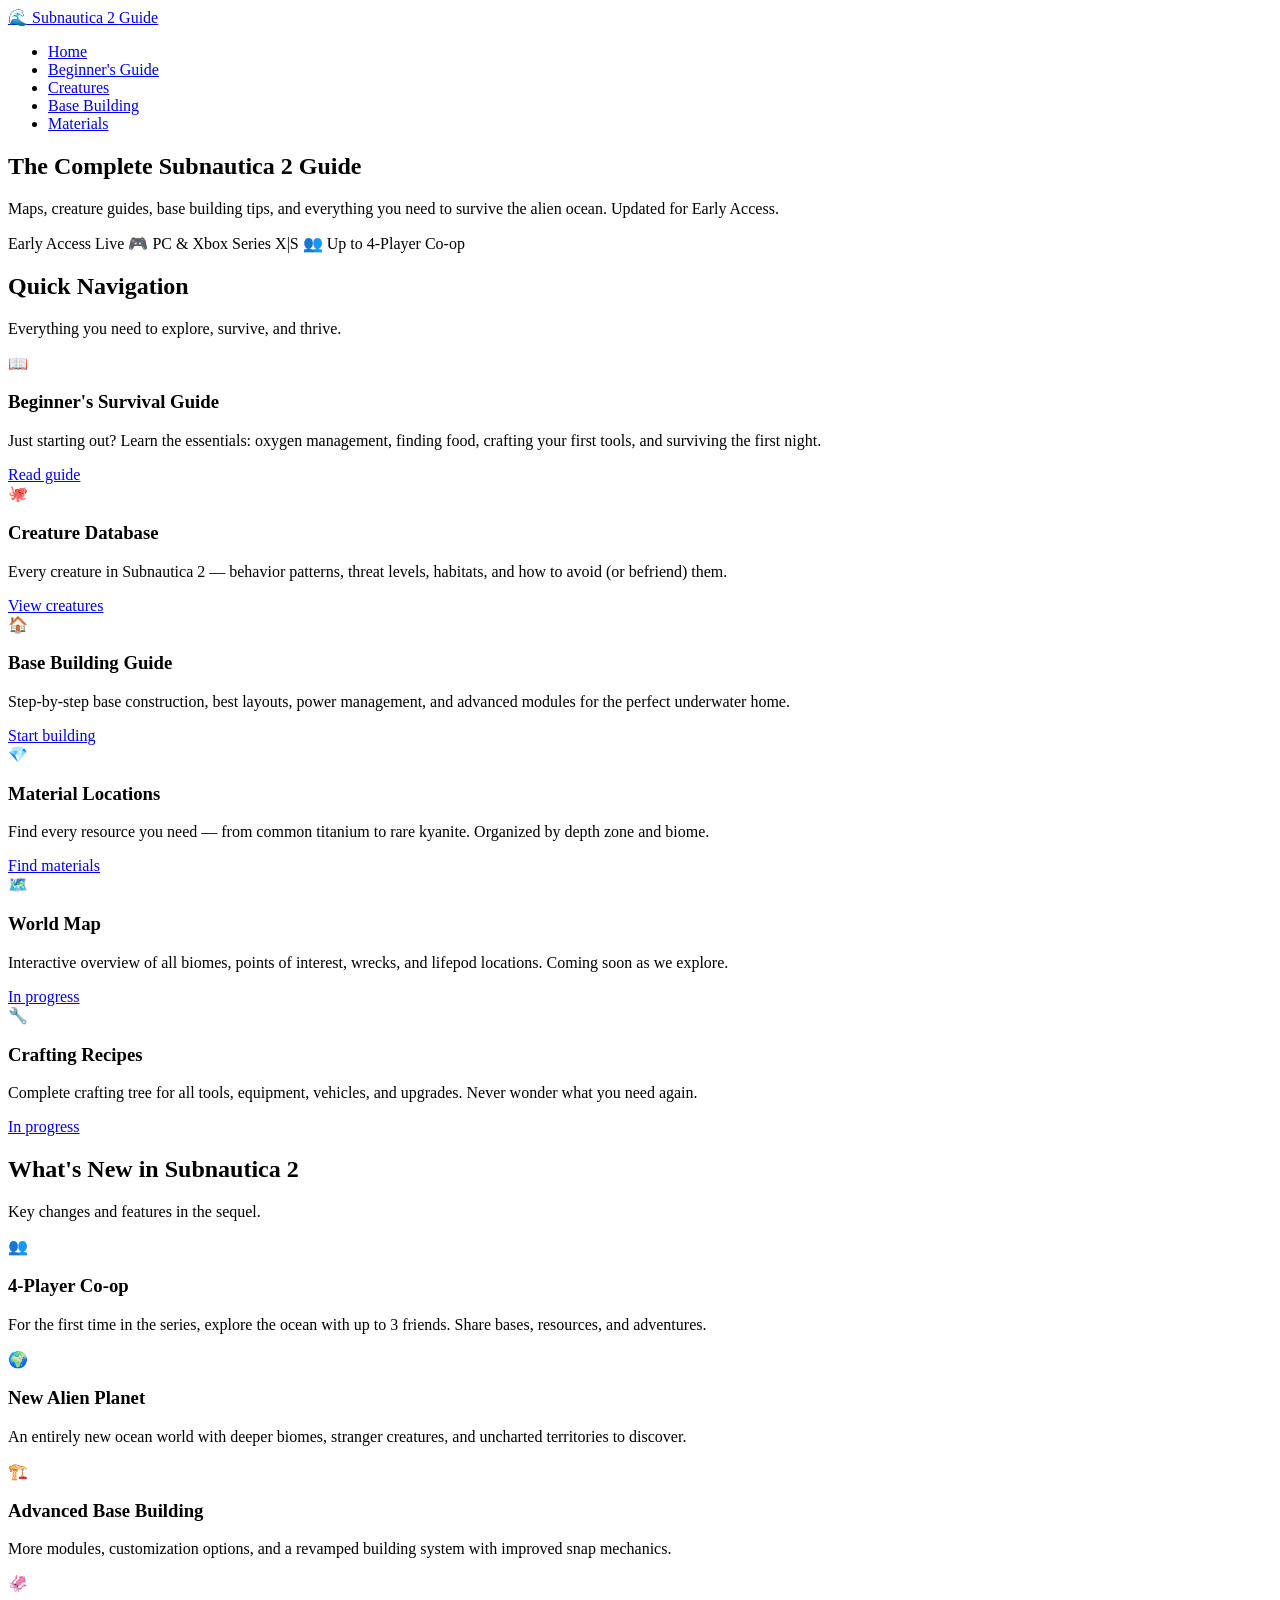
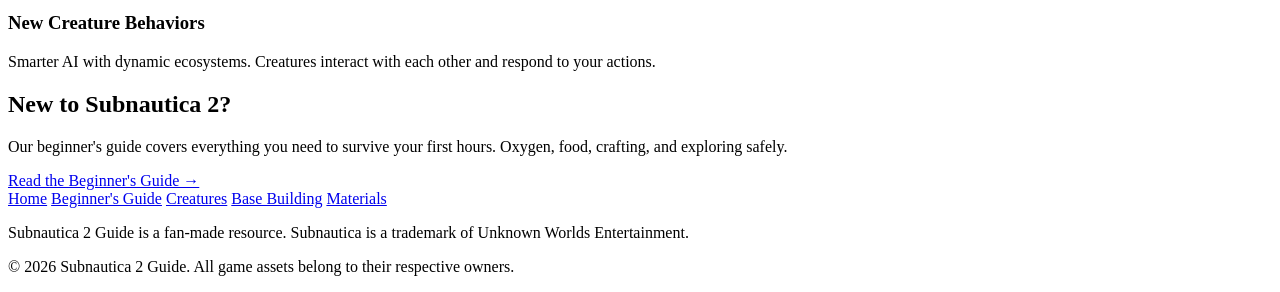
==== index.html @ 614ba199 "Initial commit: homepage" ====
<!DOCTYPE html>
<html lang="en">
<head>
  <meta charset="UTF-8">
  <meta name="viewport" content="width=device-width, initial-scale=1.0">
  <title>Subnautica 2 Wiki & Guide - Maps, Creatures, Base Building & More</title>
  <meta name="description" content="Complete Subnautica 2 guide with interactive maps, creature database, base building tips, material locations, and beginner walkthrough. Updated for Early Access.">
  <meta name="keywords" content="Subnautica 2, Subnautica 2 guide, Subnautica 2 walkthrough, Subnautica 2 map, Subnautica 2 creatures, Subnautica 2 base building, Subnautica 2 early access">
  <link rel="canonical" href="https://subnautica2guide.com/">
  <link rel="stylesheet" href="assets/css/styles.css">
</head>
<body>

  <!-- Header -->
  <header class="site-header">
    <div class="header-inner">
      <a href="/" class="logo">🌊 Subnautica 2 <span>Guide</span></a>
      <nav>
        <ul>
          <li><a href="/" class="active">Home</a></li>
          <li><a href="beginners-guide.html">Beginner's Guide</a></li>
          <li><a href="creatures.html">Creatures</a></li>
          <li><a href="base-building.html">Base Building</a></li>
          <li><a href="materials.html">Materials</a></li>
        </ul>
      </nav>
    </div>
  </header>

  <!-- Hero -->
  <section class="hero">
    <h1>The Complete <span class="highlight">Subnautica 2</span> Guide</h1>
    <p>Maps, creature guides, base building tips, and everything you need to survive the alien ocean. Updated for Early Access.</p>
    <div class="hero-badges">
      <span class="badge"><span class="dot"></span> Early Access Live</span>
      <span class="badge">🎮 PC & Xbox Series X|S</span>
      <span class="badge">👥 Up to 4-Player Co-op</span>
    </div>
  </section>

  <!-- Quick Navigation -->
  <section class="container">
    <h2 class="section-title">Quick Navigation</h2>
    <p class="section-subtitle">Everything you need to explore, survive, and thrive.</p>

    <div class="card-grid">

      <div class="card">
        <div class="card-icon">📖</div>
        <h3>Beginner's Survival Guide</h3>
        <p>Just starting out? Learn the essentials: oxygen management, finding food, crafting your first tools, and surviving the first night.</p>
        <a href="beginners-guide.html" class="card-link">Read guide</a>
      </div>

      <div class="card">
        <div class="card-icon">🐙</div>
        <h3>Creature Database</h3>
        <p>Every creature in Subnautica 2 — behavior patterns, threat levels, habitats, and how to avoid (or befriend) them.</p>
        <a href="creatures.html" class="card-link">View creatures</a>
      </div>

      <div class="card">
        <div class="card-icon">🏠</div>
        <h3>Base Building Guide</h3>
        <p>Step-by-step base construction, best layouts, power management, and advanced modules for the perfect underwater home.</p>
        <a href="base-building.html" class="card-link">Start building</a>
      </div>

      <div class="card">
        <div class="card-icon">💎</div>
        <h3>Material Locations</h3>
        <p>Find every resource you need — from common titanium to rare kyanite. Organized by depth zone and biome.</p>
        <a href="materials.html" class="card-link">Find materials</a>
      </div>

      <div class="card">
        <div class="card-icon">🗺️</div>
        <h3>World Map</h3>
        <p>Interactive overview of all biomes, points of interest, wrecks, and lifepod locations. Coming soon as we explore.</p>
        <a href="#" class="card-link text-muted">In progress</a>
      </div>

      <div class="card">
        <div class="card-icon">🔧</div>
        <h3>Crafting Recipes</h3>
        <p>Complete crafting tree for all tools, equipment, vehicles, and upgrades. Never wonder what you need again.</p>
        <a href="#" class="card-link text-muted">In progress</a>
      </div>

    </div>
  </section>

  <!-- What's New -->
  <section class="container">
    <h2 class="section-title">What's New in Subnautica 2</h2>
    <p class="section-subtitle">Key changes and features in the sequel.</p>

    <div class="card-grid">
      <div class="card">
        <div class="card-icon">👥</div>
        <h3>4-Player Co-op</h3>
        <p>For the first time in the series, explore the ocean with up to 3 friends. Share bases, resources, and adventures.</p>
      </div>
      <div class="card">
        <div class="card-icon">🌍</div>
        <h3>New Alien Planet</h3>
        <p>An entirely new ocean world with deeper biomes, stranger creatures, and uncharted territories to discover.</p>
      </div>
      <div class="card">
        <div class="card-icon">🏗️</div>
        <h3>Advanced Base Building</h3>
        <p>More modules, customization options, and a revamped building system with improved snap mechanics.</p>
      </div>
      <div class="card">
        <div class="card-icon">🦑</div>
        <h3>New Creature Behaviors</h3>
        <p>Smarter AI with dynamic ecosystems. Creatures interact with each other and respond to your actions.</p>
      </div>
    </div>
  </section>

  <!-- CTA -->
  <section class="container">
    <div class="cta">
      <h2>New to Subnautica 2?</h2>
      <p>Our beginner's guide covers everything you need to survive your first hours. Oxygen, food, crafting, and exploring safely.</p>
      <a href="beginners-guide.html" class="btn">Read the Beginner's Guide →</a>
    </div>
  </section>

  <!-- Footer -->
  <footer class="site-footer">
    <div class="footer-links">
      <a href="/">Home</a>
      <a href="beginners-guide.html">Beginner's Guide</a>
      <a href="creatures.html">Creatures</a>
      <a href="base-building.html">Base Building</a>
      <a href="materials.html">Materials</a>
    </div>
    <p>Subnautica 2 Guide is a fan-made resource. Subnautica is a trademark of Unknown Worlds Entertainment.</p>
    <p>&copy; 2026 Subnautica 2 Guide. All game assets belong to their respective owners.</p>
  </footer>

</body>
</html>
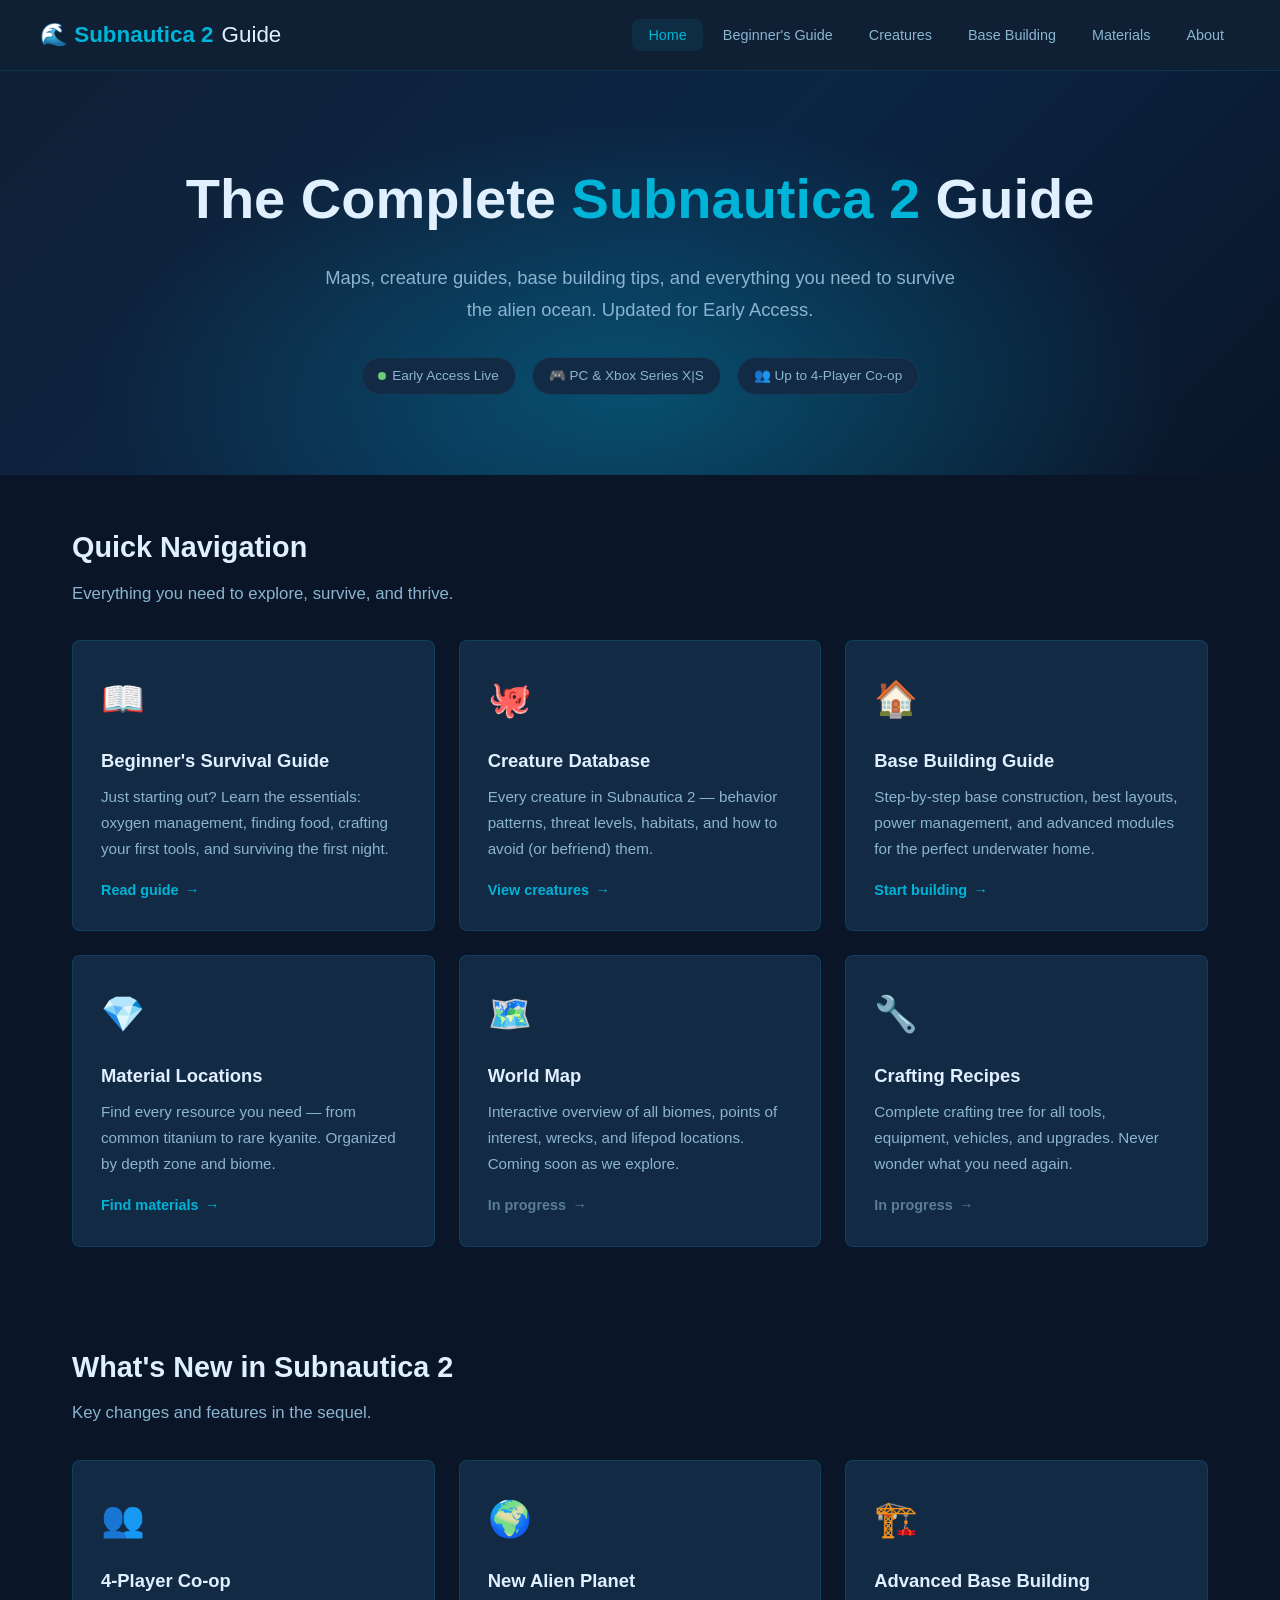
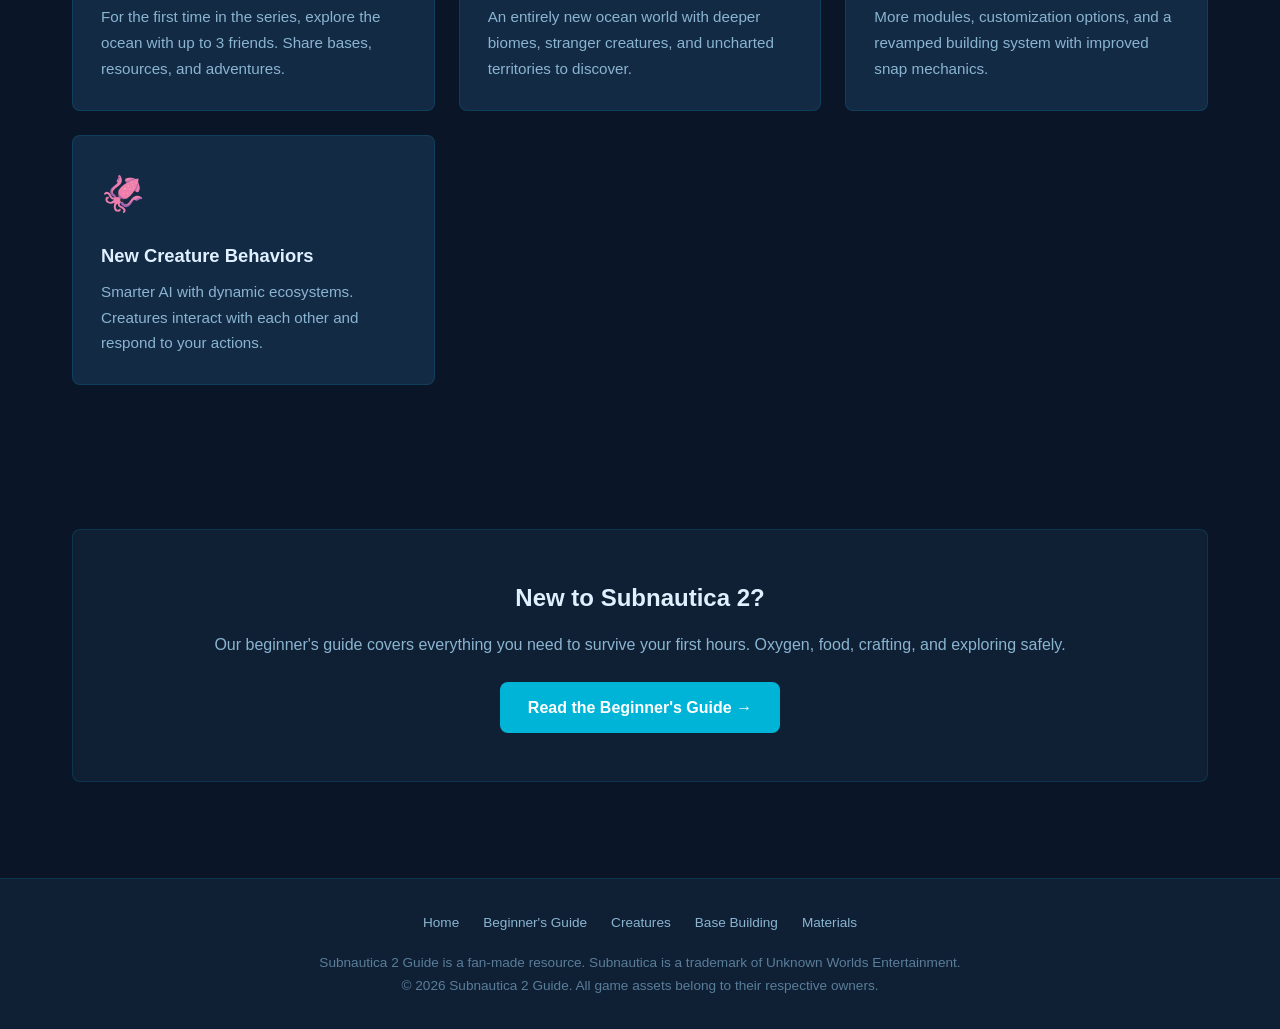
==== commit 8f5bba0b: "Add Schema.org + OG tags to homepage" ====
--- a/index.html
+++ b/index.html
@@ -6,8 +6,35 @@
   <title>Subnautica 2 Wiki & Guide - Maps, Creatures, Base Building & More</title>
   <meta name="description" content="Complete Subnautica 2 guide with interactive maps, creature database, base building tips, material locations, and beginner walkthrough. Updated for Early Access.">
   <meta name="keywords" content="Subnautica 2, Subnautica 2 guide, Subnautica 2 walkthrough, Subnautica 2 map, Subnautica 2 creatures, Subnautica 2 base building, Subnautica 2 early access">
-  <link rel="canonical" href="https://subnautica2guide.com/">
+  <link rel="canonical" href="https://linnnkkk.github.io/subnautica2-guide/">
   <link rel="stylesheet" href="assets/css/styles.css">
+
+  <!-- Open Graph -->
+  <meta property="og:type" content="website">
+  <meta property="og:title" content="Subnautica 2 Wiki & Guide - Maps, Creatures, Base Building & More">
+  <meta property="og:description" content="Complete Subnautica 2 guide with maps, creature database, base building tips, material locations, and beginner walkthrough. Updated for Early Access.">
+  <meta property="og:url" content="https://linnnkkk.github.io/subnautica2-guide/">
+  <meta property="og:site_name" content="Subnautica 2 Guide">
+  <meta property="og:locale" content="en_US">
+  <meta name="twitter:card" content="summary_large_image">
+  <meta name="twitter:title" content="Subnautica 2 Wiki & Guide">
+  <meta name="twitter:description" content="Complete Subnautica 2 guide with maps, creatures, base building, materials & more.">
+
+  <!-- Schema.org -->
+  <script type="application/ld+json">
+  {
+    "@context": "https://schema.org",
+    "@type": "WebSite",
+    "name": "Subnautica 2 Guide",
+    "url": "https://linnnkkk.github.io/subnautica2-guide/",
+    "description": "Complete Subnautica 2 guide with maps, creature database, base building tips, and material locations.",
+    "potentialAction": {
+      "@type": "SearchAction",
+      "target": "https://linnnkkk.github.io/subnautica2-guide/?q={search_term_string}",
+      "query-input": "required name=search_term_string"
+    }
+  }
+  </script>
 </head>
 <body>
 
@@ -22,6 +49,7 @@
           <li><a href="creatures.html">Creatures</a></li>
           <li><a href="base-building.html">Base Building</a></li>
           <li><a href="materials.html">Materials</a></li>
+          <li><a href="about.html">About</a></li>
         </ul>
       </nav>
     </div>
--- a/assets/css/styles.css
+++ b/assets/css/styles.css
@@ -0,0 +1,444 @@
+/* ===== Reset & Base ===== */
+*, *::before, *::after { box-sizing: border-box; margin: 0; padding: 0; }
+
+:root {
+  --bg-primary: #0a1628;
+  --bg-secondary: #0f2035;
+  --bg-card: #132a45;
+  --accent: #00b4d8;
+  --accent-glow: rgba(0, 180, 216, 0.3);
+  --accent-dark: #0077b6;
+  --text-primary: #e0f0ff;
+  --text-secondary: #8ab4d0;
+  --text-muted: #5a7d99;
+  --border: rgba(0, 180, 216, 0.15);
+  --danger: #ff6b6b;
+  --warning: #ffd93d;
+  --success: #6bcb77;
+  --radius: 8px;
+  --max-width: 1200px;
+}
+
+html { scroll-behavior: smooth; }
+
+body {
+  font-family: -apple-system, BlinkMacSystemFont, 'Segoe UI', Roboto, 'Helvetica Neue', sans-serif;
+  background: var(--bg-primary);
+  color: var(--text-primary);
+  line-height: 1.7;
+  min-height: 100vh;
+}
+
+a { color: var(--accent); text-decoration: none; transition: color 0.2s; }
+a:hover { color: #66d9ef; }
+
+img { max-width: 100%; height: auto; }
+
+/* ===== Header ===== */
+.site-header {
+  background: var(--bg-secondary);
+  border-bottom: 1px solid var(--border);
+  padding: 1rem 2rem;
+  position: sticky;
+  top: 0;
+  z-index: 100;
+}
+
+.header-inner {
+  max-width: var(--max-width);
+  margin: 0 auto;
+  display: flex;
+  align-items: center;
+  justify-content: space-between;
+  flex-wrap: wrap;
+  gap: 1rem;
+}
+
+.logo {
+  font-size: 1.4rem;
+  font-weight: 800;
+  color: var(--accent);
+  display: flex;
+  align-items: center;
+  gap: 0.5rem;
+}
+
+.logo span { color: var(--text-primary); font-weight: 400; }
+
+nav ul {
+  display: flex;
+  list-style: none;
+  gap: 0.25rem;
+}
+
+nav a {
+  padding: 0.5rem 1rem;
+  border-radius: var(--radius);
+  color: var(--text-secondary);
+  font-size: 0.9rem;
+  font-weight: 500;
+  transition: all 0.2s;
+}
+
+nav a:hover, nav a.active {
+  color: var(--accent);
+  background: rgba(0, 180, 216, 0.08);
+}
+
+/* ===== Hero ===== */
+.hero {
+  background: linear-gradient(135deg, var(--bg-secondary) 0%, #0b2545 50%, #0a1628 100%);
+  padding: 5rem 2rem;
+  text-align: center;
+  position: relative;
+  overflow: hidden;
+}
+
+.hero::before {
+  content: '';
+  position: absolute;
+  top: 0; left: 0; right: 0; bottom: 0;
+  background: radial-gradient(ellipse at 50% 80%, var(--accent-glow) 0%, transparent 60%);
+  pointer-events: none;
+}
+
+.hero h1 {
+  font-size: clamp(2rem, 5vw, 3.5rem);
+  font-weight: 800;
+  margin-bottom: 1rem;
+  position: relative;
+}
+
+.hero h1 .highlight { color: var(--accent); }
+
+.hero p {
+  font-size: 1.15rem;
+  color: var(--text-secondary);
+  max-width: 650px;
+  margin: 0 auto 2rem;
+  position: relative;
+}
+
+.hero-badges {
+  display: flex;
+  justify-content: center;
+  gap: 1rem;
+  flex-wrap: wrap;
+  position: relative;
+}
+
+.badge {
+  display: inline-flex;
+  align-items: center;
+  gap: 0.4rem;
+  padding: 0.4rem 1rem;
+  background: var(--bg-card);
+  border: 1px solid var(--border);
+  border-radius: 50px;
+  font-size: 0.85rem;
+  color: var(--text-secondary);
+}
+
+.badge .dot {
+  width: 8px; height: 8px;
+  border-radius: 50%;
+  background: var(--success);
+  animation: pulse 2s infinite;
+}
+
+@keyframes pulse {
+  0%, 100% { opacity: 1; }
+  50% { opacity: 0.4; }
+}
+
+/* ===== Layout ===== */
+.container {
+  max-width: var(--max-width);
+  margin: 0 auto;
+  padding: 3rem 2rem;
+}
+
+.section-title {
+  font-size: 1.8rem;
+  font-weight: 700;
+  margin-bottom: 0.5rem;
+}
+
+.section-subtitle {
+  color: var(--text-secondary);
+  margin-bottom: 2rem;
+  font-size: 1.05rem;
+}
+
+/* ===== Card Grid ===== */
+.card-grid {
+  display: grid;
+  grid-template-columns: repeat(auto-fill, minmax(280px, 1fr));
+  gap: 1.5rem;
+}
+
+.card {
+  background: var(--bg-card);
+  border: 1px solid var(--border);
+  border-radius: var(--radius);
+  padding: 1.75rem;
+  transition: all 0.25s;
+  display: flex;
+  flex-direction: column;
+}
+
+.card:hover {
+  border-color: var(--accent);
+  transform: translateY(-3px);
+  box-shadow: 0 8px 30px rgba(0, 180, 216, 0.1);
+}
+
+.card-icon {
+  font-size: 2.2rem;
+  margin-bottom: 1rem;
+}
+
+.card h3 {
+  font-size: 1.15rem;
+  margin-bottom: 0.5rem;
+}
+
+.card p {
+  color: var(--text-secondary);
+  font-size: 0.95rem;
+  flex: 1;
+}
+
+.card-link {
+  display: inline-flex;
+  align-items: center;
+  gap: 0.4rem;
+  margin-top: 1rem;
+  font-weight: 600;
+  font-size: 0.9rem;
+}
+
+.card-link::after { content: '→'; transition: transform 0.2s; }
+.card:hover .card-link::after { transform: translateX(4px); }
+
+/* ===== Content Pages ===== */
+.page-header {
+  background: var(--bg-secondary);
+  border-bottom: 1px solid var(--border);
+  padding: 3rem 2rem;
+}
+
+.page-header h1 {
+  max-width: var(--max-width);
+  margin: 0 auto;
+  font-size: clamp(1.5rem, 3vw, 2.2rem);
+}
+
+.page-header .breadcrumb {
+  max-width: var(--max-width);
+  margin: 0 auto 0.5rem;
+  font-size: 0.85rem;
+  color: var(--text-muted);
+}
+
+.page-header .breadcrumb a { color: var(--text-secondary); }
+
+.content {
+  max-width: 860px;
+  margin: 0 auto;
+  padding: 3rem 2rem;
+}
+
+.content h2 {
+  font-size: 1.5rem;
+  margin: 2.5rem 0 1rem;
+  padding-bottom: 0.5rem;
+  border-bottom: 1px solid var(--border);
+}
+
+.content h3 {
+  font-size: 1.2rem;
+  margin: 2rem 0 0.75rem;
+}
+
+.content p {
+  margin-bottom: 1rem;
+  color: var(--text-secondary);
+}
+
+.content ul, .content ol {
+  margin: 0.5rem 0 1.5rem 1.5rem;
+  color: var(--text-secondary);
+}
+
+.content li { margin-bottom: 0.4rem; }
+
+/* ===== Info Box ===== */
+.info-box {
+  background: var(--bg-card);
+  border-left: 3px solid var(--accent);
+  padding: 1.25rem 1.5rem;
+  border-radius: 0 var(--radius) var(--radius) 0;
+  margin: 1.5rem 0;
+}
+
+.info-box.tip { border-color: var(--success); }
+.info-box.warning { border-color: var(--warning); }
+.info-box.danger { border-color: var(--danger); }
+
+.info-box strong { color: var(--text-primary); }
+
+/* ===== Creature Cards ===== */
+.creature-grid {
+  display: grid;
+  grid-template-columns: repeat(auto-fill, minmax(250px, 1fr));
+  gap: 1.25rem;
+  margin: 1.5rem 0;
+}
+
+.creature-card {
+  background: var(--bg-card);
+  border: 1px solid var(--border);
+  border-radius: var(--radius);
+  overflow: hidden;
+}
+
+.creature-card-header {
+  padding: 1rem 1.25rem;
+  display: flex;
+  justify-content: space-between;
+  align-items: center;
+}
+
+.creature-card-header h4 { font-size: 1.05rem; }
+
+.creature-card-body {
+  padding: 0 1.25rem 1.25rem;
+  font-size: 0.9rem;
+  color: var(--text-secondary);
+}
+
+.creature-card-body dl {
+  display: grid;
+  grid-template-columns: auto 1fr;
+  gap: 0.3rem 1rem;
+}
+
+.creature-card-body dt { color: var(--text-muted); font-weight: 500; }
+.creature-card-body dd { margin: 0; }
+
+/* ===== Threat Level ===== */
+.threat {
+  display: inline-block;
+  padding: 0.15rem 0.6rem;
+  border-radius: 50px;
+  font-size: 0.75rem;
+  font-weight: 600;
+  text-transform: uppercase;
+}
+
+.threat.passive { background: rgba(107, 203, 119, 0.15); color: var(--success); }
+.threat.defensive { background: rgba(255, 217, 61, 0.15); color: var(--warning); }
+.threat.aggressive { background: rgba(255, 107, 107, 0.15); color: var(--danger); }
+
+/* ===== Material Table ===== */
+.material-table {
+  width: 100%;
+  border-collapse: collapse;
+  margin: 1.5rem 0;
+  font-size: 0.9rem;
+}
+
+.material-table th, .material-table td {
+  padding: 0.75rem 1rem;
+  text-align: left;
+  border-bottom: 1px solid var(--border);
+}
+
+.material-table th {
+  background: var(--bg-card);
+  color: var(--text-muted);
+  font-weight: 600;
+  text-transform: uppercase;
+  font-size: 0.8rem;
+  letter-spacing: 0.5px;
+}
+
+.material-table td { color: var(--text-secondary); }
+
+.material-table tr:hover td { background: rgba(0, 180, 216, 0.03); }
+
+/* ===== CTA Section ===== */
+.cta {
+  background: var(--bg-secondary);
+  border: 1px solid var(--border);
+  border-radius: var(--radius);
+  padding: 3rem 2rem;
+  text-align: center;
+  margin: 3rem 0;
+}
+
+.cta h2 { font-size: 1.5rem; margin-bottom: 0.75rem; }
+.cta p { color: var(--text-secondary); margin-bottom: 1.5rem; }
+
+.btn {
+  display: inline-flex;
+  align-items: center;
+  gap: 0.5rem;
+  padding: 0.75rem 1.75rem;
+  background: var(--accent);
+  color: #fff;
+  border: none;
+  border-radius: var(--radius);
+  font-size: 1rem;
+  font-weight: 600;
+  cursor: pointer;
+  transition: all 0.2s;
+  text-decoration: none;
+}
+
+.btn:hover {
+  background: var(--accent-dark);
+  color: #fff;
+  transform: translateY(-1px);
+  box-shadow: 0 4px 15px var(--accent-glow);
+}
+
+/* ===== Footer ===== */
+.site-footer {
+  background: var(--bg-secondary);
+  border-top: 1px solid var(--border);
+  padding: 2rem;
+  text-align: center;
+  color: var(--text-muted);
+  font-size: 0.85rem;
+}
+
+.site-footer a { color: var(--text-secondary); }
+
+.footer-links {
+  display: flex;
+  justify-content: center;
+  gap: 1.5rem;
+  margin-bottom: 1rem;
+  flex-wrap: wrap;
+}
+
+/* ===== Responsive ===== */
+@media (max-width: 768px) {
+  .header-inner { flex-direction: column; align-items: flex-start; }
+  nav ul { flex-wrap: wrap; gap: 0; }
+  nav a { font-size: 0.85rem; padding: 0.4rem 0.75rem; }
+  .hero { padding: 3rem 1.5rem; }
+  .container { padding: 2rem 1.25rem; }
+  .card-grid { grid-template-columns: 1fr; }
+  .creature-grid { grid-template-columns: 1fr; }
+  .material-table { font-size: 0.8rem; }
+  .material-table th, .material-table td { padding: 0.5rem 0.75rem; }
+}
+
+/* ===== Utility ===== */
+.text-accent { color: var(--accent); }
+.text-muted { color: var(--text-muted); }
+.mt-2 { margin-top: 2rem; }
+.mb-2 { margin-bottom: 2rem; }
